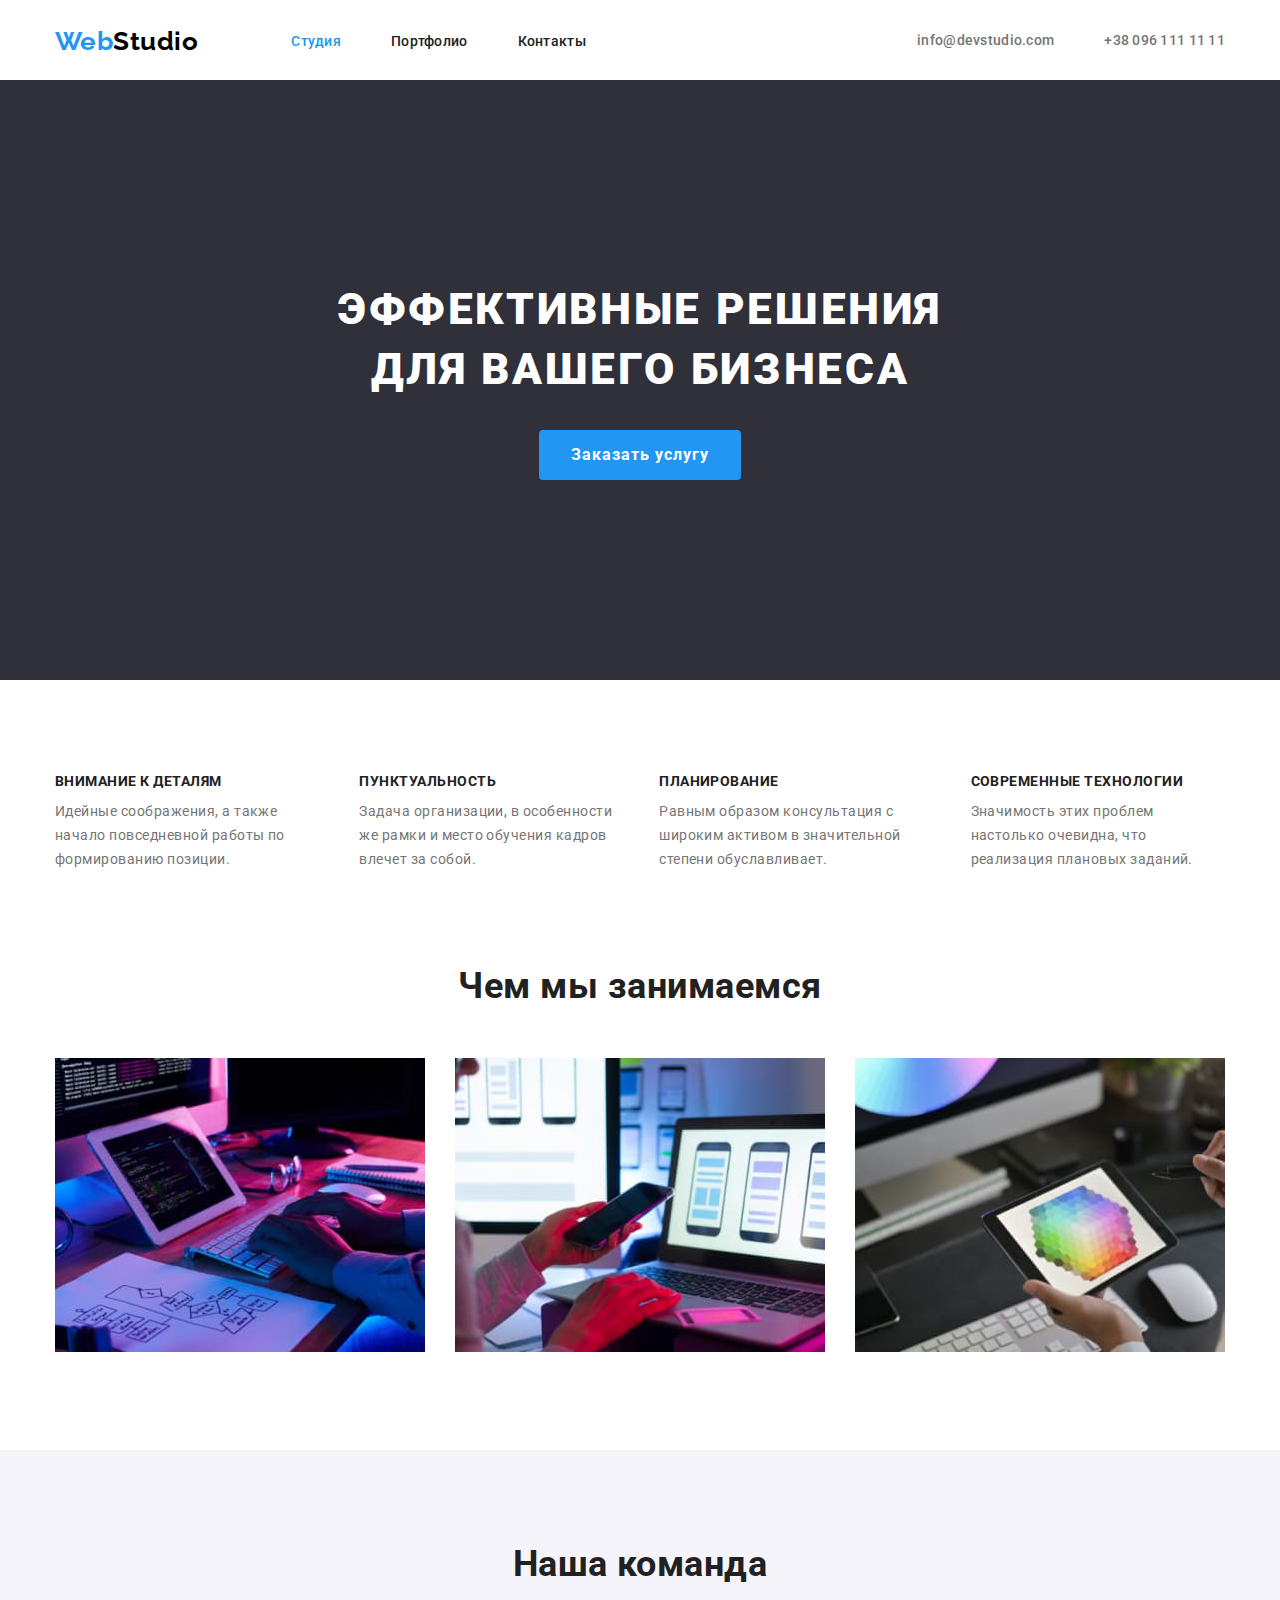
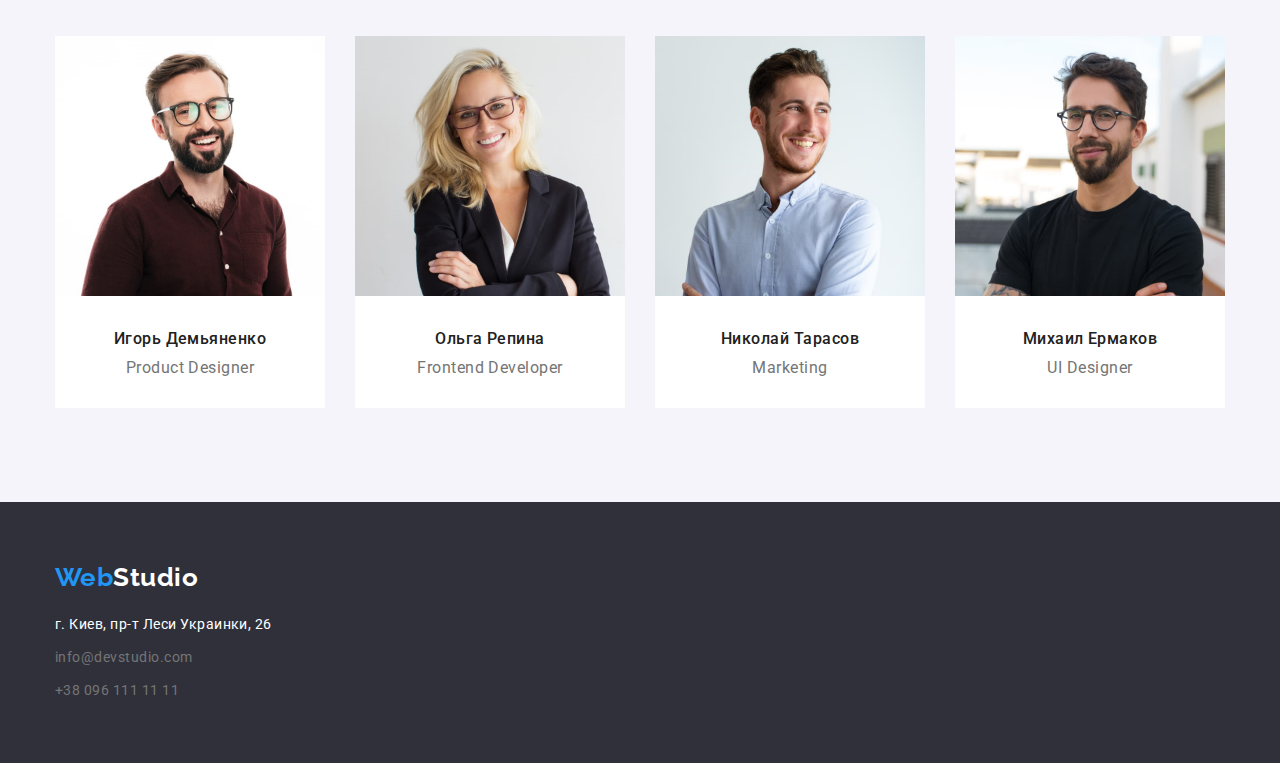
==== index.html @ 86731f38 "Initial commit" ====
<!DOCTYPE html>
<html lang="ru">
  <head>
    <meta charset="UTF-8" />
    <meta name="viewport" content="width=device-width, initial-scale=1.0" />
    <title>Главная</title>
    <link
      rel="stylesheet"
      href="https://cdnjs.cloudflare.com/ajax/libs/modern-normalize/1.0.0/modern-normalize.min.css"
    />
    <link
      href="https://fonts.googleapis.com/css2?family=Raleway:wght@700&family=Roboto:wght@300;400;500;700;900&display=swap"
      rel="stylesheet"
    />
    <link rel="stylesheet" href="css/styles.css" />
  </head>
  <body>
    <header class="page-header">
      <div class="container">
        <nav class="page-nav">
          <div class="logo">
            <a class="logo__text" href="./index.html"
              >Web<span class="logo__subtext">Studio</span></a
            >
          </div>

          <ul class="nav">
            <li class="nav__item">
              <a href="./index.html" class="nav__link nav__link--active link"
                >Студия</a
              >
            </li>
            <li class="nav__item">
              <a href="./portfolio.html" class="nav__link link">Портфолио</a>
            </li>
            <li class="nav__item">
              <a href="#" class="nav__link link">Контакты</a>
            </li>
          </ul>
        </nav>
        <address class="address">
          <ul class="address__list">
            <li class="address__item">
              <a
                href="mailto:info@devstudio.com"
                class="address__email address__link link"
                >info@devstudio.com</a
              >
            </li>
            <li class="address__item">
              <a
                href="tel:+380961111111"
                class="address__phone address__link link"
                >+38 096 111 11 11</a
              >
            </li>
          </ul>
        </address>
      </div>
    </header>

    <main class="content">
      <section class="main-block">
        <div class="container">
          <h1 class="main-block__text">
            Эффективные решения<br />для вашего бизнеса
          </h1>
          <button class="main-block__button btn btn-primary">
            Заказать услугу
          </button>
        </div>
      </section>

      <section class="feature-block">
        <div class="container">
          <h2 class="text-hidden">Особенности</h2>
          <ul class="feature-block__list">
            <li class="feature-block__card">
              <h3 class="feature-block__title">Внимание к деталям</h3>
              <p class="feature-block__text">
                Идейные соображения, а также начало повседневной работы по
                формированию позиции.
              </p>
            </li>

            <li class="feature-block__card">
              <h3 class="feature-block__title">Пунктуальность</h3>
              <p class="feature-block__text">
                Задача организации, в особенности же рамки и место обучения
                кадров влечет за собой.
              </p>
            </li>

            <li class="feature-block__card">
              <h3 class="feature-block__title">Планирование</h3>
              <p class="feature-block__text">
                Равным образом консультация с широким активом в значительной
                степени обуславливает.
              </p>
            </li>

            <li class="feature-block__card">
              <h3 class="feature-block__title">Современные технологии</h3>
              <p class="feature-block__text">
                Значимость этих проблем настолько очевидна, что реализация
                плановых заданий.
              </p>
            </li>
          </ul>
        </div>
      </section>

      <section class="preview">
        <div class="container">
          <h2 class="preview__title block-title">Чем мы занимаемся</h2>
          <ul class="preview__body">
            <li class="preview__box">
              <img
                class="preview__img"
                src="images/box-1.jpg"
                alt="Планшет с клавиатурой"
                width="370"
              />
            </li>
            <li class="preview__box">
              <img
                class="preview__img"
                src="images/box-2.jpg"
                alt="Ноутбук"
                width="370"
              />
            </li>
            <li class="preview__box">
              <img
                class="preview__img"
                src="images/box-3.jpg"
                alt="Планшет в руке"
                width="370"
              />
            </li>
          </ul>
        </div>
      </section>

      <section class="team">
        <div class="container">
          <h2 class="block-title team__title">Наша команда</h2>

          <ul class="team__body">
            <li class="team__card">
              <img
                src="images/avatar-1.jpg"
                alt="Игорь Демьяненко"
                class="team__img"
                width="270"
              />
              <div class="team__about">
                <h3 class="team__name">Игорь Демьяненко</h3>
                <p class="team__job">Product Designer</p>
              </div>
            </li>
            <li class="team__card">
              <img
                src="images/avatar-2.jpg"
                alt="Ольга Репина"
                class="team__img"
                width="270"
              />
              <div class="team__about">
                <h3 class="team__name">Ольга Репина</h3>
                <p class="team__job">Frontend Developer</p>
              </div>
            </li>
            <li class="team__card">
              <img
                src="images/avatar-3.jpg"
                alt="Николай Тарасов"
                class="team__img"
                width="270"
              />
              <div class="team__about">
                <h3 class="team__name">Николай Тарасов</h3>
                <p class="team__job">Marketing</p>
              </div>
            </li>
            <li class="team__card">
              <img
                src="images/avatar-4.jpg"
                alt="Михаил Ермаков"
                class="team__img"
                width="270"
              />
              <div class="team__about">
                <h3 class="team__name">Михаил Ермаков</h3>
                <p class="team__job">UI Designer</p>
              </div>
            </li>
          </ul>
        </div>
      </section>
    </main>

    <footer class="page-footer">
      <div class="container">
        <div class="logo">
          <a class="logo__text" href="./index.html"
            >Web<span class="logo__subtext logo__subtext-white">Studio</span></a
          >
        </div>

        <address class="address">
          <ul class="address__list">
            <li class="address__item">
              <a href="" class="address__sity address__link link"
                >г. Киев, пр-т Леси Украинки, 26</a
              >
            </li>
            <li class="address__item">
              <a
                href="mailto:info@devstudio.com"
                class="address__email address__link link"
                >info@devstudio.com</a
              >
            </li>
            <li class="address__item">
              <a
                href="tel:+380961111111"
                class="address__phone address__link link"
                >+38 096 111 11 11</a
              >
            </li>
          </ul>
        </address>
      </div>
    </footer>
  </body>
</html>
---- css/styles.css ----
a {
  text-decoration: none;
}
ul,
li {
  list-style-type: none;
  margin: 0;
  padding: 0;
}
address {
  font-style: inherit;
}
h1,
h2,
h3,
p {
  margin: 0;
}

:root {
  --main-text-color: #212121;
  --secondary-text-color: #757575;
  --accent-color: #2196f3;

  --white-color: #ffffff;
  --gray-color: #f5f4fa;
  --black-color: #000000;

  --footer-background-color: #2f303a;
}

body {
  color: var(--main-text-color);
  background-color: var(--white-color);

  font-weight: 500;
  font-size: 16px;
  font-family: 'Roboto', sans-serif;
  font-style: normal;
  letter-spacing: 0.03em;
}
.container {
  max-width: 1200px; /* 1170px + padding 30px*/
  margin: 0 auto;
  padding: 0 15px;
}
/* Скрыть текст */
.text-hidden {
  position: absolute;

  text-indent: 100%;
  white-space: nowrap;
  overflow: hidden;
}
/* Header */
.page-header {
  height: 80px;
}
.page-header > .container {
  display: flex;
  align-items: center;
}

.page-nav {
  display: flex;
  align-items: center;
}
/* Логотип */
.page-header .logo {
  margin-right: 93px;
}
.logo__text {
  color: var(--accent-color);

  font-family: 'Raleway', sans-serif;
  font-size: 26px;
  font-weight: 700;
  line-height: 1.2;
}
.logo__subtext {
  color: var(--black-color);
}

/* Главная навигация */
.nav {
  display: flex;
  margin: 32px 0;
}
.nav__item + .nav__item {
  margin-left: 50px;
}
.nav__link {
  color: var(--main-text-color);

  font-weight: 500;
  font-size: 14px;
  line-height: 1.14;
  letter-spacing: 0.02em;
}
.nav__link--active,
.link:hover,
.link:focus {
  color: var(--accent-color);
}
.address {
  margin-left: auto;
}

.page-header .address__list {
  display: flex;
  align-items: center;

  font-size: 14px;
  line-height: 1.14;
  letter-spacing: 0.02em;
}

.address__link {
  color: var(--secondary-text-color);
}
.page-header .address__item + .address__item {
  margin-left: 50px;
}

/* main block */
.main-block {
  text-align: center;
  background: var(--footer-background-color);
  padding: 200px 0px;
  /* height: 600px; */
}
.main-block__text {
  color: var(--white-color);
  font-weight: 900;
  font-size: 44px;
  line-height: 1.36;
  text-align: center;
  letter-spacing: 0.06em;
  text-transform: uppercase;
}
.main-block__button {
  padding: 10px 32px;
  margin-top: 30px;
}
.btn {
  color: var(--white-color);
  font-weight: 700;
  line-height: 1.9;
  letter-spacing: 0.06em;

  cursor: pointer;

  border: none;
  border-radius: 4px;
}
.btn-primary {
  background: var(--accent-color);
}

/* feature block */
.feature-block {
  padding: 94px 0px;
}
.feature-block__list {
  display: flex;
}
.feature-block__card + .feature-block__card {
  margin-left: 30px;
}
.feature-block__title {
  margin-bottom: 10px;

  font-weight: 700;
  font-size: 14px;
  line-height: 1.14;
  text-transform: uppercase;
}
.feature-block__text {
  color: var(--secondary-text-color);

  font-size: 14px;
  line-height: 1.71;
  font-weight: 400;
}

/* Style for block-title */
.block-title {
  font-weight: 700;
  font-size: 36px;
  line-height: 1.16;
  text-align: center;
}

/* Preview block */
.preview {
  padding-bottom: 94px;
}
.preview__title {
  margin-bottom: 50px;
}
.preview__body {
  display: flex;
}
.preview__box + .preview__box {
  margin-left: 30px;
}

/* team-block */
.team {
  background-color: var(--gray-color);
  padding: 94px 0;
}
.team__title {
  margin-bottom: 50px;
}
.team__body {
  display: flex;
}
.team__card + .team__card {
  margin-left: 30px;
}
.team__card {
  text-align: center;
  background-color: var(--white-color);
}

.team__about {
  padding: 30px 0;
  text-align: center;
}
.team__name {
  margin-bottom: 10px;

  font-weight: 500;
  font-size: 16px;
  line-height: 1.18;
  text-align: center;
}
.team__job {
  color: #757575;
  font-weight: 400;
  font-size: 16px;
  line-height: 1.18;
}

/* page-footer */
.page-footer {
  background-color: var(--footer-background-color);
  padding: 60px 0;
}
.page-footer .logo {
  margin-bottom: 20px;
}
.logo__subtext-white {
  color: var(--white-color);
}
.page-footer .address__list {
  font-weight: 400;
  font-size: 14px;
  line-height: 1.71;
}
.page-footer .address__item + .address__item {
  margin-top: 9px;
}
.address__sity {
  color: var(--white-color);
}

/* ============ Portfolio.html ============*/

.portfolio .page-header {
  border-bottom: 1px solid #ececec;
}

.projects {
  padding: 94px 0;
}

.filter {
  display: flex;
  justify-content: center;
  margin-bottom: 50px;
}
.filter__item + .filter__item {
  margin-left: 8px;
}
.filter__button {
  background: var(--gray-color);
  color: var(--main-text-color);
  border: none;

  font-weight: 500;
  letter-spacing: 0.03em;
  padding: 6px 22px;
  line-height: 1.62;
  border-radius: 4px;
}

.filter__button--active,
.filter__button:hover,
.filter__button:focus {
  background: var(--accent-color);
  color: var(--white-color);
  box-shadow: 0px 3px 1px rgba(0, 0, 0, 0.1), 0px 1px 2px rgba(0, 0, 0, 0.08),
    0px 2px 2px rgba(0, 0, 0, 0.12);
  outline: none;
}
.projects__body {
  display: flex;
  flex-wrap: wrap;
}

.projects__card {
  background: #ffffff;
  border: 1px solid #eeeeee;
  width: calc((100% - 60px) / 3);
}
.projects__card:not(:nth-child(3n)) {
  margin-right: 30px;
}
.projects__card:not(:nth-last-child(-n + 3)) {
  margin-bottom: 30px;
}

.projects__content {
  padding: 20px 24px;
}
.projects__title {
  font-weight: 700;
  font-size: 18px;
  line-height: 2;
  letter-spacing: 0.06em;
}
.projects__description {
  font-weight: 400;
  line-height: 1.87;

  color: var(--secondary-text-color);
}
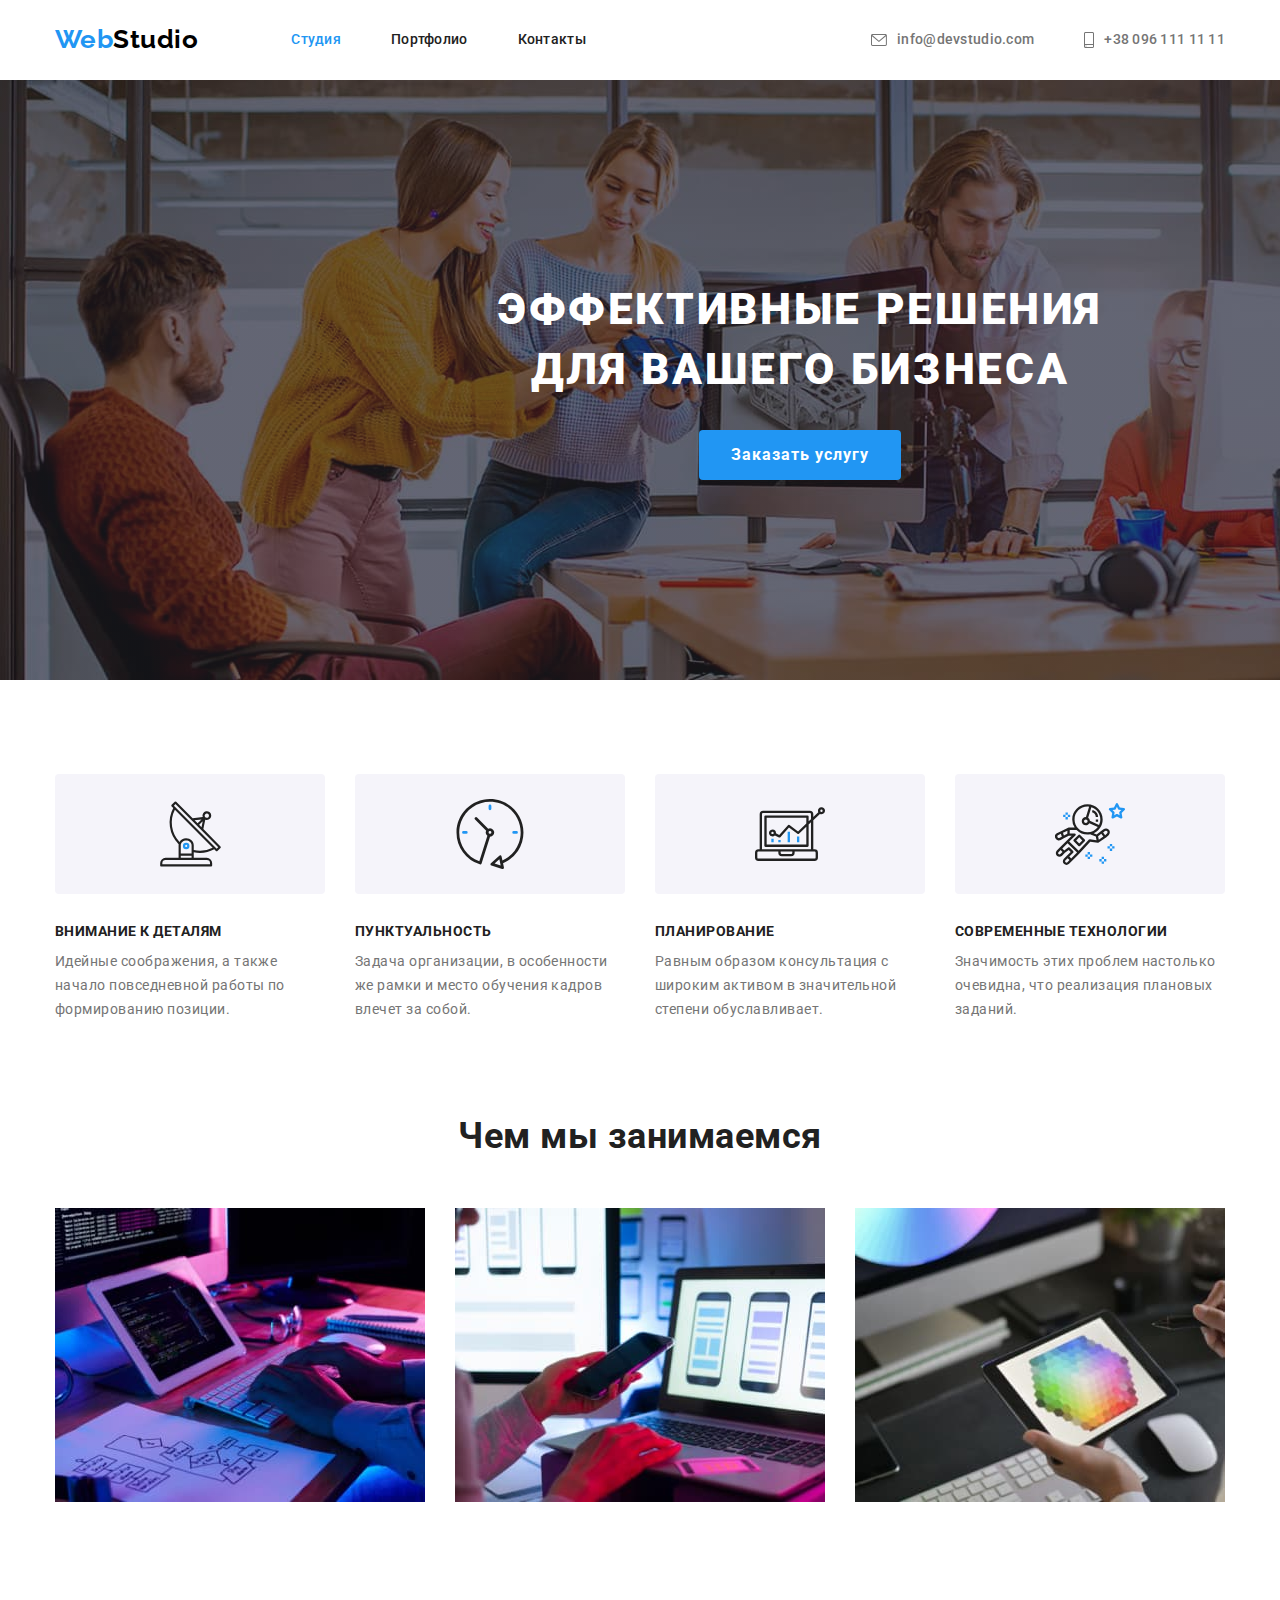
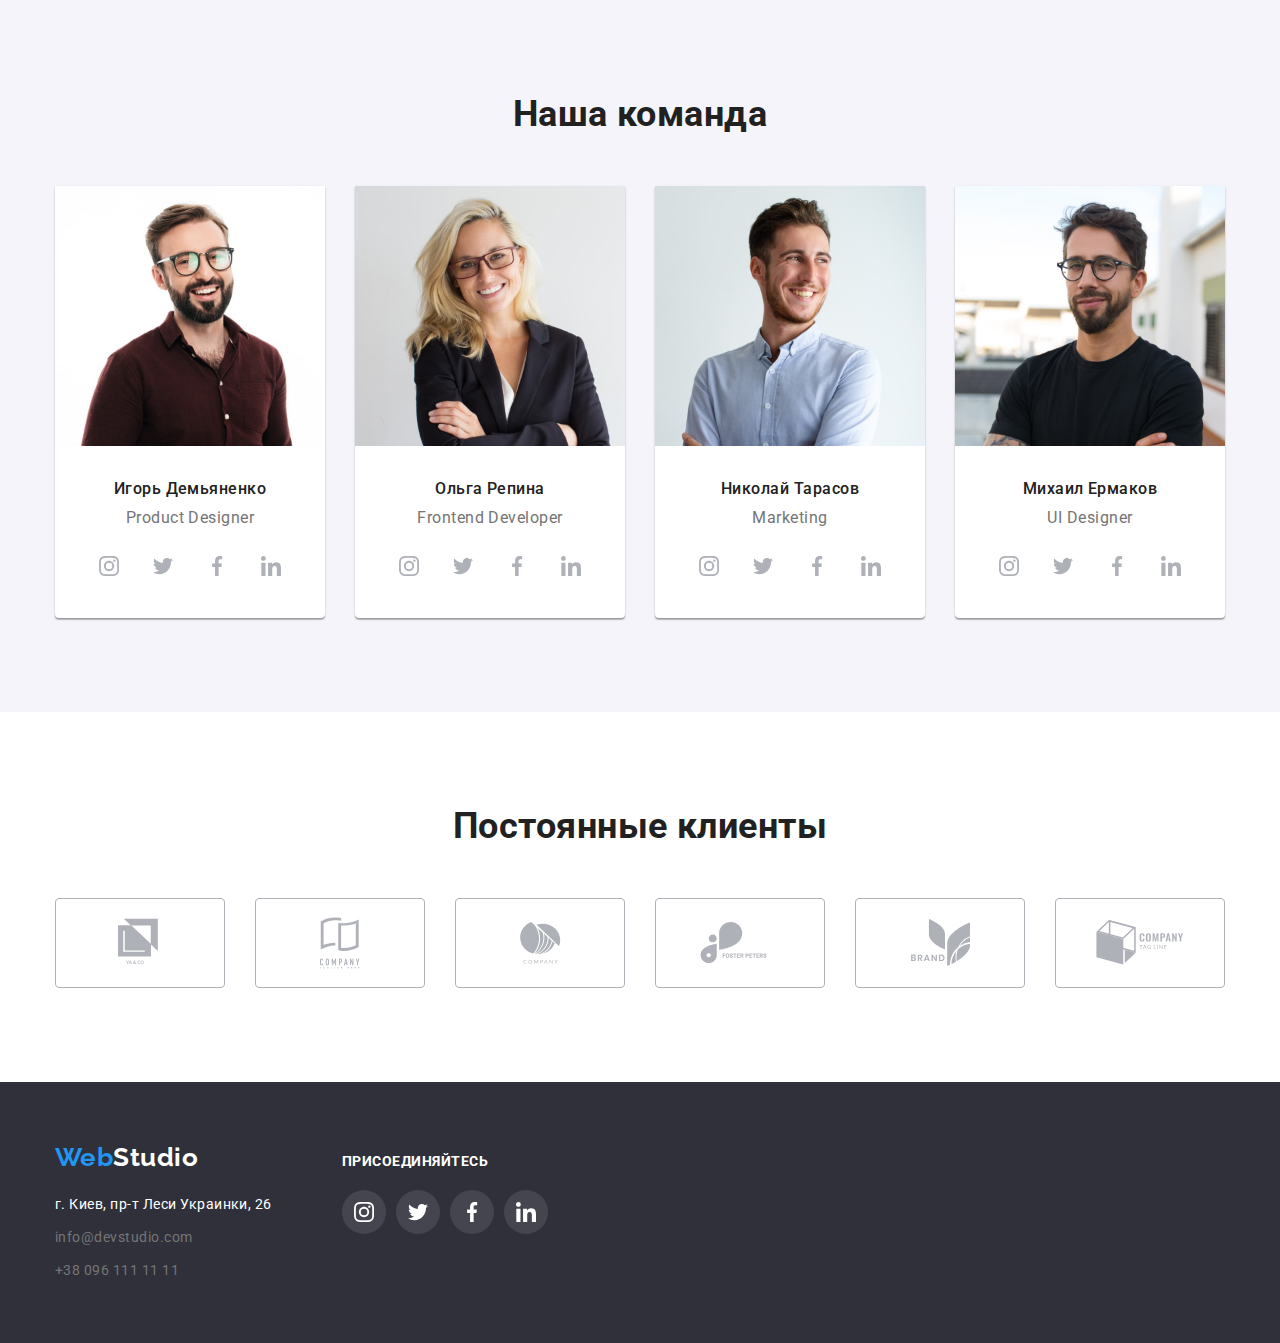
==== commit 2827adae: "Update index.html" ====
--- a/index.html
+++ b/index.html
@@ -26,9 +26,7 @@
 
           <ul class="nav">
             <li class="nav__item">
-              <a href="./index.html" class="nav__link nav__link--active link"
-                >Студия</a
-              >
+              <a href="./index.html" class="nav__link nav__link--active link">Студия</a>
             </li>
             <li class="nav__item">
               <a href="./portfolio.html" class="nav__link link">Портфолио</a>
@@ -44,14 +42,19 @@
               <a
                 href="mailto:info@devstudio.com"
                 class="address__email address__link link"
-                >info@devstudio.com</a
               >
+                <svg class="icon address__icon" width="16" height="12">
+                  <use href="./images/svg/sprite.svg#icon-mail"></use>
+                </svg>
+                info@devstudio.com</a
+              >
             </li>
             <li class="address__item">
-              <a
-                href="tel:+380961111111"
-                class="address__phone address__link link"
-                >+38 096 111 11 11</a
+              <a href="tel:+380961111111" class="address__phone address__link link">
+                <svg class="icon address__icon" width="10" height="16">
+                  <use href="./images/svg/sprite.svg#icon-smartphone"></use>
+                </svg>
+                +38 096 111 11 11</a
               >
             </li>
           </ul>
@@ -62,48 +65,65 @@
     <main class="content">
       <section class="main-block">
         <div class="container">
-          <h1 class="main-block__text">
-            Эффективные решения<br />для вашего бизнеса
-          </h1>
-          <button class="main-block__button btn btn-primary">
-            Заказать услугу
-          </button>
+          <h1 class="main-block__text">Эффективные решения<br />для вашего бизнеса</h1>
+          <button class="main-block__button btn btn-primary">Заказать услугу</button>
         </div>
       </section>
 
       <section class="feature-block">
         <div class="container">
           <h2 class="text-hidden">Особенности</h2>
+
           <ul class="feature-block__list">
             <li class="feature-block__card">
+              <div class="feature-block__icon">
+                <svg class="icon" width="65" height="70">
+                  <use href="./images/svg/sprite.svg#icon-antenna"></use>
+                </svg>
+              </div>
               <h3 class="feature-block__title">Внимание к деталям</h3>
               <p class="feature-block__text">
-                Идейные соображения, а также начало повседневной работы по
-                формированию позиции.
+                Идейные соображения, а также начало повседневной работы по формированию
+                позиции.
               </p>
             </li>
 
             <li class="feature-block__card">
+              <div class="feature-block__icon">
+                <svg class="icon" width="70" height="70">
+                  <use href="./images/svg/sprite.svg#icon-clock"></use>
+                </svg>
+              </div>
               <h3 class="feature-block__title">Пунктуальность</h3>
               <p class="feature-block__text">
-                Задача организации, в особенности же рамки и место обучения
-                кадров влечет за собой.
+                Задача организации, в особенности же рамки и место обучения кадров влечет
+                за собой.
               </p>
             </li>
 
             <li class="feature-block__card">
+              <div class="feature-block__icon">
+                <svg class="icon" width="70" height="70">
+                  <use href="./images/svg/sprite.svg#icon-diagram"></use>
+                </svg>
+              </div>
               <h3 class="feature-block__title">Планирование</h3>
               <p class="feature-block__text">
-                Равным образом консультация с широким активом в значительной
-                степени обуславливает.
+                Равным образом консультация с широким активом в значительной степени
+                обуславливает.
               </p>
             </li>
 
             <li class="feature-block__card">
+              <div class="feature-block__icon">
+                <svg class="icon" width="70" height="70">
+                  <use href="./images/svg/sprite.svg#icon-astronaut"></use>
+                </svg>
+              </div>
               <h3 class="feature-block__title">Современные технологии</h3>
               <p class="feature-block__text">
-                Значимость этих проблем настолько очевидна, что реализация
-                плановых заданий.
+                Значимость этих проблем настолько очевидна, что реализация плановых
+                заданий.
               </p>
             </li>
           </ul>
@@ -158,6 +178,39 @@
                 <h3 class="team__name">Игорь Демьяненко</h3>
                 <p class="team__job">Product Designer</p>
               </div>
+
+              <div class="contact">
+                <ul class="contact__list">
+                  <li class="contact__item">
+                    <a href="" class="contact__link">
+                      <svg class="icon contact__icon">
+                        <use href="./images/svg/sprite.svg#icon-instagram"></use>
+                      </svg>
+                    </a>
+                  </li>
+                  <li class="contact__item">
+                    <a href="" class="contact__link">
+                      <svg class="icon contact__icon">
+                        <use href="./images/svg/sprite.svg#icon-twitter"></use>
+                      </svg>
+                    </a>
+                  </li>
+                  <li class="contact__item">
+                    <a href="" class="contact__link">
+                      <svg class="icon contact__icon">
+                        <use href="./images/svg/sprite.svg#icon-facebook"></use>
+                      </svg>
+                    </a>
+                  </li>
+                  <li class="contact__item">
+                    <a href="" class="contact__link">
+                      <svg class="icon contact__icon">
+                        <use href="./images/svg/sprite.svg#icon-linkedin"></use>
+                      </svg>
+                    </a>
+                  </li>
+                </ul>
+              </div>
             </li>
             <li class="team__card">
               <img
@@ -170,6 +223,38 @@
                 <h3 class="team__name">Ольга Репина</h3>
                 <p class="team__job">Frontend Developer</p>
               </div>
+              <div class="contact">
+                <ul class="contact__list">
+                  <li class="contact__item">
+                    <a href="" class="contact__link">
+                      <svg class="icon contact__icon">
+                        <use href="./images/svg/sprite.svg#icon-instagram"></use>
+                      </svg>
+                    </a>
+                  </li>
+                  <li class="contact__item">
+                    <a href="" class="contact__link">
+                      <svg class="icon contact__icon">
+                        <use href="./images/svg/sprite.svg#icon-twitter"></use>
+                      </svg>
+                    </a>
+                  </li>
+                  <li class="contact__item">
+                    <a href="" class="contact__link">
+                      <svg class="icon contact__icon">
+                        <use href="./images/svg/sprite.svg#icon-facebook"></use>
+                      </svg>
+                    </a>
+                  </li>
+                  <li class="contact__item">
+                    <a href="" class="contact__link">
+                      <svg class="icon contact__icon">
+                        <use href="./images/svg/sprite.svg#icon-linkedin"></use>
+                      </svg>
+                    </a>
+                  </li>
+                </ul>
+              </div>
             </li>
             <li class="team__card">
               <img
@@ -182,6 +267,38 @@
                 <h3 class="team__name">Николай Тарасов</h3>
                 <p class="team__job">Marketing</p>
               </div>
+              <div class="contact">
+                <ul class="contact__list">
+                  <li class="contact__item">
+                    <a href="" class="contact__link">
+                      <svg class="icon contact__icon">
+                        <use href="./images/svg/sprite.svg#icon-instagram"></use>
+                      </svg>
+                    </a>
+                  </li>
+                  <li class="contact__item">
+                    <a href="" class="contact__link">
+                      <svg class="icon contact__icon">
+                        <use href="./images/svg/sprite.svg#icon-twitter"></use>
+                      </svg>
+                    </a>
+                  </li>
+                  <li class="contact__item">
+                    <a href="" class="contact__link">
+                      <svg class="icon contact__icon">
+                        <use href="./images/svg/sprite.svg#icon-facebook"></use>
+                      </svg>
+                    </a>
+                  </li>
+                  <li class="contact__item">
+                    <a href="" class="contact__link">
+                      <svg class="icon contact__icon">
+                        <use href="./images/svg/sprite.svg#icon-linkedin"></use>
+                      </svg>
+                    </a>
+                  </li>
+                </ul>
+              </div>
             </li>
             <li class="team__card">
               <img
@@ -194,6 +311,93 @@
                 <h3 class="team__name">Михаил Ермаков</h3>
                 <p class="team__job">UI Designer</p>
               </div>
+              <div class="contact">
+                <ul class="contact__list">
+                  <li class="contact__item">
+                    <a href="" class="contact__link">
+                      <svg class="icon contact__icon">
+                        <use href="./images/svg/sprite.svg#icon-instagram"></use>
+                      </svg>
+                    </a>
+                  </li>
+                  <li class="contact__item">
+                    <a href="" class="contact__link">
+                      <svg class="icon contact__icon">
+                        <use href="./images/svg/sprite.svg#icon-twitter"></use>
+                      </svg>
+                    </a>
+                  </li>
+                  <li class="contact__item">
+                    <a href="" class="contact__link">
+                      <svg class="icon contact__icon">
+                        <use href="./images/svg/sprite.svg#icon-facebook"></use>
+                      </svg>
+                    </a>
+                  </li>
+                  <li class="contact__item">
+                    <a href="" class="contact__link">
+                      <svg class="icon contact__icon">
+                        <use href="./images/svg/sprite.svg#icon-linkedin"></use>
+                      </svg>
+                    </a>
+                  </li>
+                </ul>
+              </div>
+            </li>
+          </ul>
+        </div>
+      </section>
+
+      <section class="client">
+        <div class="container">
+          <h2 class="block-title client__title">Постоянные клиенты</h2>
+          <ul class="client__list">
+            <li class="client__card">
+              <a href="" class="client__link">
+                <svg class="icon" width="44" height="50">
+                  <use href="./images/svg/sprite.svg#icon-logo-1"></use>
+                </svg>
+              </a>
+            </li>
+
+            <li class="client__card">
+              <a href="" class="client__link">
+                <svg class="icon" width="40" height="52">
+                  <use href="./images/svg/sprite.svg#icon-logo-2"></use>
+                </svg>
+              </a>
+            </li>
+
+            <li class="client__card">
+              <a href="" class="client__link">
+                <svg class="icon" width="41" height="42">
+                  <use href="./images/svg/sprite.svg#icon-logo-3"></use>
+                </svg>
+              </a>
+            </li>
+
+            <li class="client__card">
+              <a href="" class="client__link">
+                <svg class="icon" width="80" height="42">
+                  <use href="./images/svg/sprite.svg#icon-logo-4"></use>
+                </svg>
+              </a>
+            </li>
+
+            <li class="client__card">
+              <a href="" class="client__link">
+                <svg class="icon" width="59" height="47">
+                  <use href="./images/svg/sprite.svg#icon-logo-5"></use>
+                </svg>
+              </a>
+            </li>
+
+            <li class="client__card">
+              <a href="" class="client__link">
+                <svg class="icon" width="88" height="45">
+                  <use href="./images/svg/sprite.svg#icon-logo-6"></use>
+                </svg>
+              </a>
             </li>
           </ul>
         </div>
@@ -202,35 +406,70 @@
 
     <footer class="page-footer">
       <div class="container">
-        <div class="logo">
-          <a class="logo__text" href="./index.html"
-            >Web<span class="logo__subtext logo__subtext-white">Studio</span></a
-          >
-        </div>
-
-        <address class="address">
-          <ul class="address__list">
-            <li class="address__item">
-              <a href="" class="address__sity address__link link"
-                >г. Киев, пр-т Леси Украинки, 26</a
-              >
-            </li>
-            <li class="address__item">
-              <a
-                href="mailto:info@devstudio.com"
-                class="address__email address__link link"
-                >info@devstudio.com</a
-              >
-            </li>
-            <li class="address__item">
-              <a
-                href="tel:+380961111111"
-                class="address__phone address__link link"
-                >+38 096 111 11 11</a
-              >
-            </li>
-          </ul>
-        </address>
+        <div class="page-footer__nav">
+          <div class="logo">
+            <a class="logo__text" href="./index.html"
+              >Web<span class="logo__subtext logo__subtext-white">Studio</span></a
+            >
+          </div>
+
+          <address class="address">
+            <ul class="address__list">
+              <li class="address__item">
+                <a href="" class="address__sity address__link link"
+                  >г. Киев, пр-т Леси Украинки, 26</a
+                >
+              </li>
+              <li class="address__item">
+                <a
+                  href="mailto:info@devstudio.com"
+                  class="address__email address__link link"
+                  >info@devstudio.com</a
+                >
+              </li>
+              <li class="address__item">
+                <a href="tel:+380961111111" class="address__phone address__link link"
+                  >+38 096 111 11 11</a
+                >
+              </li>
+            </ul>
+          </address>
+        </div>
+        <div class="footer__join join">
+          <h2 class="join__title">Присоединяйтесь</h2>
+          <div class="contact">
+            <ul class="contact__list">
+              <li class="contact__item">
+                <a href="" class="contact__link">
+                  <svg class="icon contact__icon">
+                    <use href="./images/svg/sprite.svg#icon-instagram"></use>
+                  </svg>
+                </a>
+              </li>
+              <li class="contact__item">
+                <a href="" class="contact__link">
+                  <svg class="icon contact__icon">
+                    <use href="./images/svg/sprite.svg#icon-twitter"></use>
+                  </svg>
+                </a>
+              </li>
+              <li class="contact__item">
+                <a href="" class="contact__link">
+                  <svg class="icon contact__icon">
+                    <use href="./images/svg/sprite.svg#icon-facebook"></use>
+                  </svg>
+                </a>
+              </li>
+              <li class="contact__item">
+                <a href="" class="contact__link">
+                  <svg class="icon contact__icon">
+                    <use href="./images/svg/sprite.svg#icon-linkedin"></use>
+                  </svg>
+                </a>
+              </li>
+            </ul>
+          </div>
+        </div>
       </div>
     </footer>
   </body>
--- a/css/styles.css
+++ b/css/styles.css
@@ -25,6 +25,9 @@
   --white-color: #ffffff;
   --gray-color: #f5f4fa;
   --black-color: #000000;
+  --icon-color: #afb1b8;
+
+  --main-block-background: #c4c4c4;
 
   --footer-background-color: #2f303a;
 }
@@ -102,6 +105,10 @@
 .link:focus {
   color: var(--accent-color);
 }
+.link {
+  display: flex;
+  align-items: center;
+}
 .address {
   margin-left: auto;
 }
@@ -124,10 +131,33 @@
 
 /* main block */
 .main-block {
-  text-align: center;
-  background: var(--footer-background-color);
-  padding: 200px 0px;
-  /* height: 600px; */
+  width: 1600px;
+  min-height: 600px;
+
+  padding: 50px 0px;
+  margin: 0 auto;
+  display: flex;
+  align-items: center;
+  text-align: center;
+
+  background-color: var(--main-block-background);
+  background-image: linear-gradient(
+      to right,
+      rgba(47, 48, 58, 0.4),
+      rgba(47, 48, 58, 0.4)
+    ),
+    url('../images/bg-img.jpg');
+  /* background-image: linear-gradient(
+      to right,
+      var(--main-block-gradient),
+      var(--main-block-gradient)
+    ),
+    url('../images/bg-img.jpg'); */
+  /* Валидатор ругается на использование перменных внутри linear-gradient 😢 
+  По этому и записал цвет градиента без переменных*/
+  background-repeat: no-repeat;
+  background-size: cover;
+  background-position: center center;
 }
 .main-block__text {
   color: var(--white-color);
@@ -164,6 +194,24 @@
 .feature-block__list {
   display: flex;
 }
+
+.feature-block__icon {
+  display: flex;
+  justify-content: center;
+  align-items: center;
+
+  width: 270px;
+  height: 120px;
+  margin-bottom: 30px;
+
+  background-color: var(--gray-color);
+  border-radius: 4px;
+}
+/* .feature-block__icon--antenna {
+  width: 65px;
+  height: 70px;
+} */
+
 .feature-block__card + .feature-block__card {
   margin-left: 30px;
 }
@@ -222,10 +270,13 @@
 .team__card {
   text-align: center;
   background-color: var(--white-color);
+  box-shadow: 0px 1px 3px rgba(0, 0, 0, 0.12), 0px 1px 1px rgba(0, 0, 0, 0.14),
+    0px 2px 1px rgba(0, 0, 0, 0.2);
+  border-radius: 0px 0px 4px 4px;
 }
 
 .team__about {
-  padding: 30px 0;
+  padding-top: 30px;
   text-align: center;
 }
 .team__name {
@@ -242,6 +293,75 @@
   font-size: 16px;
   line-height: 1.18;
 }
+/* Contact  */
+.contact {
+  display: flex;
+  align-items: center;
+  justify-content: center;
+}
+.team .contact {
+  padding-top: 16px;
+  padding-bottom: 30px;
+}
+.contact__list {
+  display: flex;
+}
+.contact__item + .contact__item {
+  margin-left: 10px;
+}
+.contact__link {
+  display: flex;
+  align-items: center;
+  justify-content: center;
+
+  width: 44px;
+  height: 44px;
+
+  color: var(--icon-color);
+}
+.contact__link:hover,
+.contact__link:focus {
+  background-color: var(--accent-color);
+  color: var(--white-color);
+  border-radius: 50%;
+
+  outline: none;
+
+  /* transition: 0.5s; */
+}
+.contact__icon {
+  width: 20px;
+  height: 20px;
+}
+
+/* Clients block */
+.client {
+  padding: 94px 0;
+}
+.client__title {
+  margin-bottom: 50px;
+}
+.client__list {
+  display: flex;
+}
+.client__link {
+  display: flex;
+  justify-content: center;
+  align-items: center;
+  width: 170px;
+  height: 90px;
+  border: 1px solid var(--icon-color);
+  border-radius: 4px;
+  color: var(--icon-color);
+}
+.client__card + .client__card {
+  margin-left: 30px;
+}
+.client__link:hover,
+.client__link:focus {
+  border: 1px solid var(--accent-color);
+  color: var(--accent-color);
+}
 
 /* page-footer */
 .page-footer {
@@ -263,6 +383,29 @@
   margin-top: 9px;
 }
 .address__sity {
+  color: var(--white-color);
+}
+
+.page-footer > .container {
+  display: flex;
+}
+/* Join block in footer */
+.join {
+  margin-left: 70px;
+  margin-top: 12px;
+}
+.join__title {
+  font-size: 14px;
+  line-height: 1.14;
+  text-transform: uppercase;
+  color: var(--white-color);
+  margin-bottom: 20px;
+}
+.join .contact__item {
+  background: rgba(255, 255, 255, 0.1);
+  border-radius: 50%;
+}
+.join .contact__link {
   color: var(--white-color);
 }
 
@@ -294,6 +437,8 @@
   padding: 6px 22px;
   line-height: 1.62;
   border-radius: 4px;
+
+  cursor: pointer;
 }
 
 .filter__button--active,
@@ -311,9 +456,15 @@
 }
 
 .projects__card {
-  background: #ffffff;
+  background: var(--white-color);
   border: 1px solid #eeeeee;
   width: calc((100% - 60px) / 3);
+  cursor: pointer;
+}
+.projects__card:hover,
+.projects__card:focus {
+  box-shadow: 0px 1px 1px rgba(0, 0, 0, 0.12), 0px 4px 4px rgba(0, 0, 0, 0.06),
+    1px 4px 6px rgba(0, 0, 0, 0.16);
 }
 .projects__card:not(:nth-child(3n)) {
   margin-right: 30px;
@@ -337,3 +488,11 @@
 
   color: var(--secondary-text-color);
 }
+/* SVG SPRITE */
+.icon {
+  fill: currentColor;
+}
+
+.address__icon {
+  margin-right: 10px;
+}
